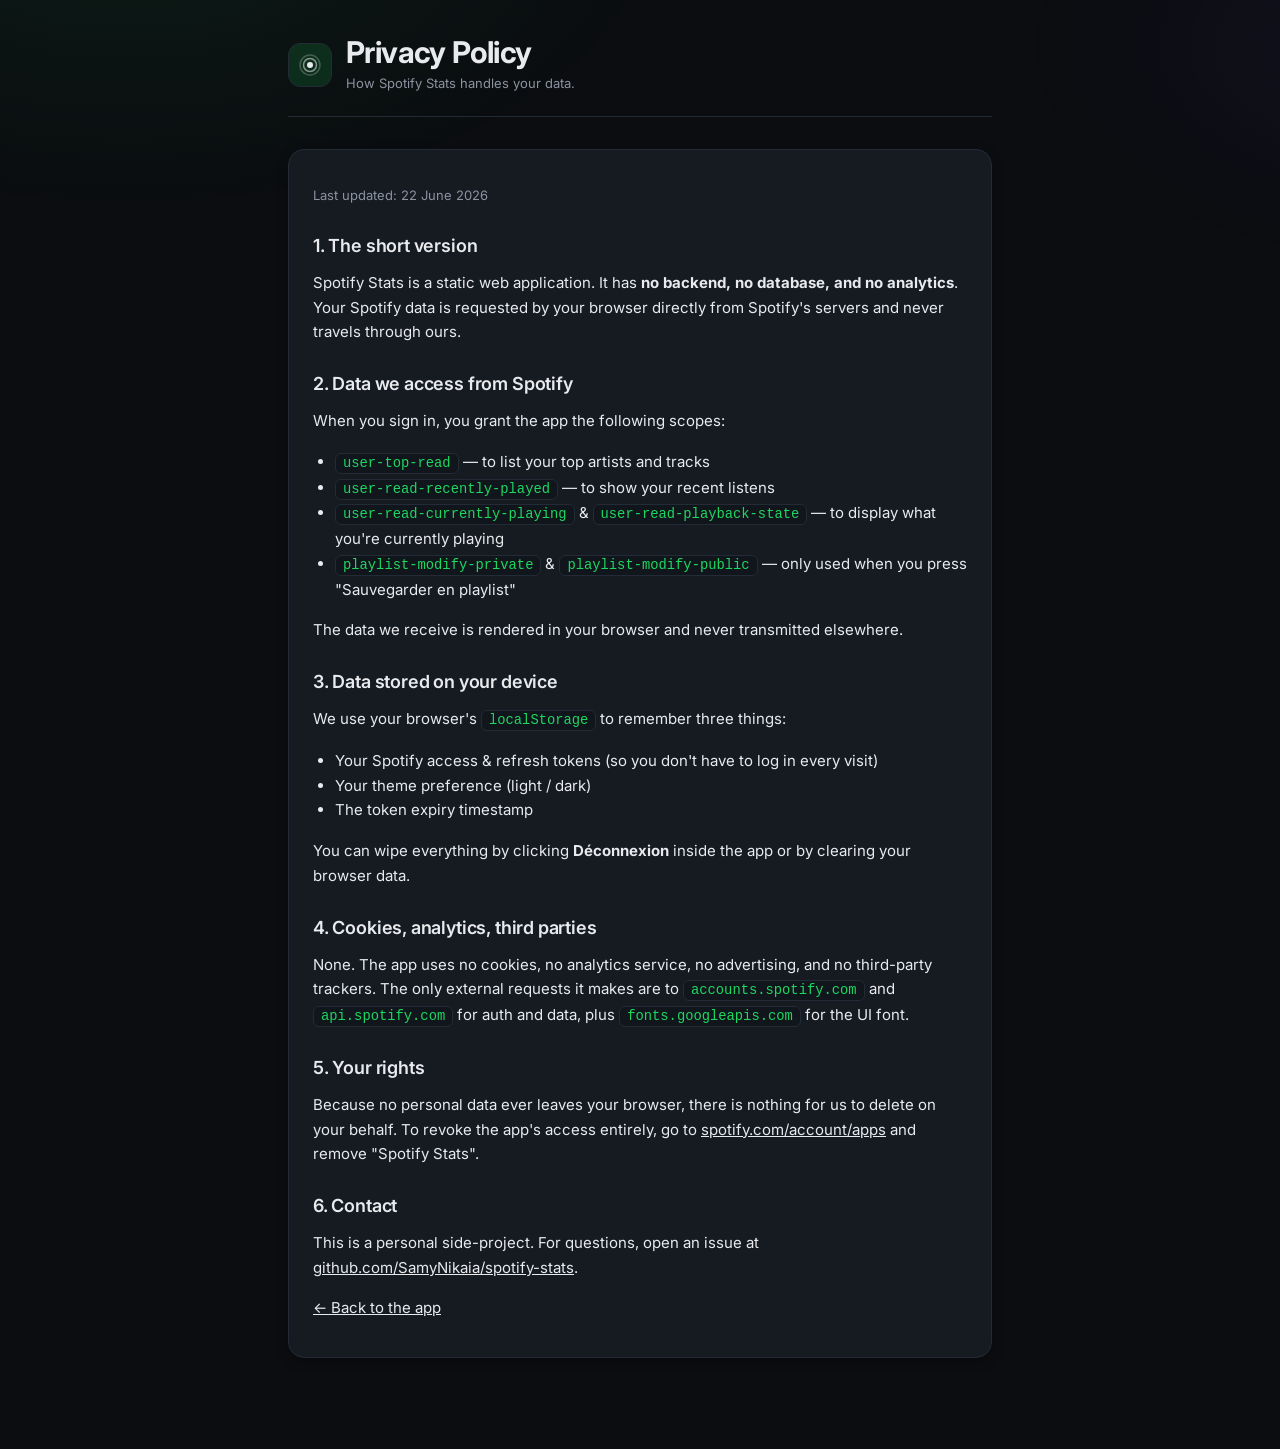
==== privacy.html @ 79e56c6d "docs: privacy policy and terms of service Two standalone HTML pages required for the Spotify Extende" ====
<!doctype html>
<html lang="en" data-theme="dark">
<head>
  <meta charset="utf-8" />
  <meta name="viewport" content="width=device-width, initial-scale=1" />
  <meta name="color-scheme" content="dark light" />
  <title>Privacy Policy — Spotify Stats</title>
  <link rel="preconnect" href="https://fonts.googleapis.com" />
  <link rel="preconnect" href="https://fonts.gstatic.com" crossorigin />
  <link href="https://fonts.googleapis.com/css2?family=Inter:wght@400;500;600;700&display=swap" rel="stylesheet" />
  <link rel="stylesheet" href="styles.css" />
  <style>
    .legal { max-width: 760px; }
    .legal p, .legal li { font-size: 15px; line-height: 1.65; color: var(--fg); }
    .legal h2 { text-transform: none; font-size: 18px; color: var(--fg); letter-spacing: -0.01em; margin-top: 28px; }
    .legal .meta { color: var(--fg-dim); font-size: 13px; }
    .legal ul { padding-left: 22px; }
  </style>
</head>
<body>
  <main class="wrap legal">
    <header class="hero">
      <div class="brand">
        <div class="brand-mark" aria-hidden="true">
          <svg width="24" height="24" viewBox="0 0 24 24" fill="none">
            <circle cx="12" cy="12" r="10" stroke="currentColor" stroke-opacity="0.25" stroke-width="1.5" />
            <circle cx="12" cy="12" r="6.5" stroke="currentColor" stroke-opacity="0.55" stroke-width="1.5" />
            <circle cx="12" cy="12" r="3" fill="currentColor" />
          </svg>
        </div>
        <div class="brand-text">
          <h1>Privacy Policy</h1>
          <p class="sub">How Spotify Stats handles your data.</p>
        </div>
      </div>
    </header>

    <section class="card">
      <p class="meta">Last updated: 22 June 2026</p>

      <h2>1. The short version</h2>
      <p>Spotify Stats is a static web application. It has <strong>no backend, no database, and no analytics</strong>. Your Spotify data is requested by your browser directly from Spotify's servers and never travels through ours.</p>

      <h2>2. Data we access from Spotify</h2>
      <p>When you sign in, you grant the app the following scopes:</p>
      <ul>
        <li><code>user-top-read</code> — to list your top artists and tracks</li>
        <li><code>user-read-recently-played</code> — to show your recent listens</li>
        <li><code>user-read-currently-playing</code> &amp; <code>user-read-playback-state</code> — to display what you're currently playing</li>
        <li><code>playlist-modify-private</code> &amp; <code>playlist-modify-public</code> — only used when you press "Sauvegarder en playlist"</li>
      </ul>
      <p>The data we receive is rendered in your browser and never transmitted elsewhere.</p>

      <h2>3. Data stored on your device</h2>
      <p>We use your browser's <code>localStorage</code> to remember three things:</p>
      <ul>
        <li>Your Spotify access &amp; refresh tokens (so you don't have to log in every visit)</li>
        <li>Your theme preference (light / dark)</li>
        <li>The token expiry timestamp</li>
      </ul>
      <p>You can wipe everything by clicking <strong>Déconnexion</strong> inside the app or by clearing your browser data.</p>

      <h2>4. Cookies, analytics, third parties</h2>
      <p>None. The app uses no cookies, no analytics service, no advertising, and no third-party trackers. The only external requests it makes are to <code>accounts.spotify.com</code> and <code>api.spotify.com</code> for auth and data, plus <code>fonts.googleapis.com</code> for the UI font.</p>

      <h2>5. Your rights</h2>
      <p>Because no personal data ever leaves your browser, there is nothing for us to delete on your behalf. To revoke the app's access entirely, go to <a href="https://www.spotify.com/account/apps/" target="_blank" rel="noopener">spotify.com/account/apps</a> and remove "Spotify Stats".</p>

      <h2>6. Contact</h2>
      <p>This is a personal side-project. For questions, open an issue at <a href="https://github.com/SamyNikaia/spotify-stats/issues" target="_blank" rel="noopener">github.com/SamyNikaia/spotify-stats</a>.</p>

      <p><a href="./">← Back to the app</a></p>
    </section>
  </main>
</body>
</html>
---- styles.css ----
/* ============================================================
   Spotify Stats — Visual system
   Two themes (dark + light) driven by CSS custom properties
   and the [data-theme] attribute on <html>.
   ============================================================ */

:root,
:root[data-theme="dark"] {
  --bg: #0b0d10;
  --bg-elev: #14171c;
  --bg-card: #161b22;
  --bg-row: #11161d;
  --bg-row-hover: #1a2230;
  --border: #232b36;
  --border-strong: #2e3742;
  --fg: #e8eaed;
  --fg-dim: #8a93a0;
  --fg-muted: #5b6573;
  --accent: #1ed760;
  --accent-soft: rgba(30, 215, 96, 0.14);
  --accent-strong: #1bbf52;
  --warn: #ff7a59;
  --shadow: 0 12px 32px rgba(0, 0, 0, 0.4);
  --shadow-soft: 0 4px 12px rgba(0, 0, 0, 0.25);
  --bg-glow-1: radial-gradient(900px 500px at 10% -10%, rgba(30, 215, 96, 0.07) 0%, transparent 60%);
  --bg-glow-2: radial-gradient(700px 400px at 110% 5%, rgba(120, 80, 255, 0.06) 0%, transparent 55%);
}

:root[data-theme="light"] {
  --bg: #f6f7f9;
  --bg-elev: #ffffff;
  --bg-card: #ffffff;
  --bg-row: #f3f5f8;
  --bg-row-hover: #eaeef3;
  --border: #e3e6eb;
  --border-strong: #cbd1da;
  --fg: #11161d;
  --fg-dim: #5a626d;
  --fg-muted: #8b939f;
  --accent: #169e47;
  --accent-soft: rgba(22, 158, 71, 0.12);
  --accent-strong: #128539;
  --warn: #d94e2f;
  --shadow: 0 18px 40px rgba(20, 30, 50, 0.08);
  --shadow-soft: 0 2px 8px rgba(20, 30, 50, 0.05);
  --bg-glow-1: radial-gradient(900px 500px at 10% -10%, rgba(22, 158, 71, 0.07) 0%, transparent 60%);
  --bg-glow-2: radial-gradient(700px 400px at 110% 5%, rgba(120, 80, 255, 0.05) 0%, transparent 55%);
}

/* ============================================================
   Base
   ============================================================ */
* { box-sizing: border-box; }

html, body {
  margin: 0;
  font-family: "Inter", -apple-system, BlinkMacSystemFont, "Segoe UI", system-ui, sans-serif;
  color: var(--fg);
  background: var(--bg);
  min-height: 100vh;
  -webkit-font-smoothing: antialiased;
  text-rendering: optimizeLegibility;
  transition: background-color 0.25s ease, color 0.25s ease;
}

body::before {
  content: "";
  position: fixed;
  inset: 0;
  background: var(--bg-glow-1), var(--bg-glow-2);
  pointer-events: none;
  z-index: 0;
  transition: opacity 0.25s ease;
}

a { color: inherit; }

button {
  font: inherit;
  cursor: pointer;
}

code {
  font-family: ui-monospace, SFMono-Regular, Menlo, "JetBrains Mono", monospace;
  font-size: 0.92em;
  background: var(--bg-row);
  border: 1px solid var(--border);
  padding: 2px 7px;
  border-radius: 6px;
  color: var(--accent);
}

/* ============================================================
   Layout
   ============================================================ */
.wrap {
  position: relative;
  z-index: 1;
  max-width: 1180px;
  margin: 0 auto;
  padding: 36px 28px 80px;
}

@media (max-width: 640px) {
  .wrap { padding: 24px 18px 60px; }
}

/* ============================================================
   Header
   ============================================================ */
.hero {
  display: flex;
  align-items: center;
  justify-content: space-between;
  gap: 18px;
  margin-bottom: 32px;
  padding-bottom: 22px;
  border-bottom: 1px solid var(--border);
}

.brand {
  display: flex;
  align-items: center;
  gap: 14px;
  min-width: 0;
}

.brand-mark {
  width: 44px;
  height: 44px;
  flex-shrink: 0;
  display: grid;
  place-items: center;
  border-radius: 12px;
  background: var(--accent-soft);
  border: 1px solid var(--border);
}

.brand-mark svg { display: block; }

.brand-text { min-width: 0; }

.brand-text h1 {
  font-size: clamp(22px, 3.4vw, 30px);
  letter-spacing: -0.02em;
  font-weight: 700;
  margin: 0;
  line-height: 1.1;
}

.brand-text .sub {
  margin: 4px 0 0;
  font-size: 13px;
  color: var(--fg-dim);
}

.hero-actions {
  display: flex;
  align-items: center;
  gap: 8px;
  flex-shrink: 0;
}

/* ============================================================
   Theme toggle
   ============================================================ */
.icon-btn {
  width: 40px;
  height: 40px;
  display: grid;
  place-items: center;
  border-radius: 10px;
  border: 1px solid var(--border);
  background: var(--bg-elev);
  color: var(--fg-dim);
  transition: background 0.15s ease, color 0.15s ease, border-color 0.15s ease, transform 0.05s ease;
}

.icon-btn:hover {
  color: var(--fg);
  border-color: var(--border-strong);
  background: var(--bg-row-hover);
}

.icon-btn:active { transform: translateY(1px); }

.icon-btn svg {
  width: 18px;
  height: 18px;
  display: block;
}

.theme-toggle .icon-sun { display: none; }
.theme-toggle .icon-moon { display: block; }
:root[data-theme="light"] .theme-toggle .icon-sun { display: block; }
:root[data-theme="light"] .theme-toggle .icon-moon { display: none; }

/* ============================================================
   Cards
   ============================================================ */
.card {
  background: var(--bg-card);
  border: 1px solid var(--border);
  border-radius: 16px;
  padding: 22px 24px;
  box-shadow: var(--shadow-soft);
  margin-bottom: 18px;
}

.card h2 {
  margin: 0 0 14px;
  font-size: 13px;
  font-weight: 600;
  letter-spacing: 0.04em;
  text-transform: uppercase;
  color: var(--fg-dim);
}

.card-head {
  display: flex;
  align-items: center;
  justify-content: space-between;
  gap: 12px;
  margin-bottom: 12px;
}
.card-head h2 { margin: 0; }

button.ghost.small {
  padding: 7px 12px;
  font-size: 12.5px;
  border-radius: 8px;
}

.playlist-status {
  margin: 0 0 12px;
  padding: 10px 12px;
  background: var(--accent-soft);
  border: 1px solid var(--border);
  border-radius: 10px;
  color: var(--fg);
  font-size: 13px;
}
.playlist-status.error {
  background: rgba(255, 122, 89, 0.08);
  border-color: rgba(255, 122, 89, 0.4);
  color: var(--warn);
}
.playlist-status a {
  color: var(--accent);
  font-weight: 600;
  text-decoration: none;
}
.playlist-status a:hover { text-decoration: underline; }

.hidden { display: none !important; }

/* ============================================================
   Forms / buttons
   ============================================================ */
button.primary {
  background: var(--accent);
  color: #08130c;
  border: 1px solid transparent;
  border-radius: 10px;
  padding: 12px 22px;
  font-weight: 600;
  font-size: 14px;
  letter-spacing: 0.01em;
  transition: background 0.15s ease, transform 0.05s ease;
}
button.primary:hover { background: var(--accent-strong); color: #fff; }
button.primary:active { transform: translateY(1px); }

button.ghost {
  background: transparent;
  color: var(--fg-dim);
  border: 1px solid var(--border);
  border-radius: 10px;
  padding: 10px 16px;
  font-size: 13px;
  font-weight: 500;
  transition: background 0.15s ease, color 0.15s ease, border-color 0.15s ease;
}
button.ghost:hover {
  color: var(--fg);
  border-color: var(--border-strong);
  background: var(--bg-row-hover);
}

/* ============================================================
   Tabs
   ============================================================ */
.tabs-row {
  display: flex;
  align-items: center;
  justify-content: space-between;
  gap: 12px;
  flex-wrap: wrap;
  margin: 6px 0 20px;
}

.tabs {
  display: inline-flex;
  background: var(--bg-elev);
  border: 1px solid var(--border);
  padding: 4px;
  border-radius: 12px;
}

.tab {
  background: transparent;
  color: var(--fg-dim);
  padding: 9px 18px;
  border: 1px solid transparent;
  border-radius: 9px;
  font-weight: 500;
  font-size: 13.5px;
  transition: background 0.15s ease, color 0.15s ease;
}
.tab:hover { color: var(--fg); }
.tab.active {
  background: var(--accent);
  color: #08130c;
}

/* ============================================================
   Columns
   ============================================================ */
.cols {
  display: grid;
  grid-template-columns: repeat(auto-fit, minmax(340px, 1fr));
  gap: 18px;
}

/* ============================================================
   List rows
   ============================================================ */
.list {
  list-style: none;
  padding: 0;
  margin: 0;
  display: flex;
  flex-direction: column;
  gap: 8px;
}

.row {
  display: flex;
  align-items: center;
  gap: 12px;
  padding: 10px 12px;
  border-radius: 12px;
  background: var(--bg-row);
  border: 1px solid transparent;
  transition: border-color 0.15s ease, background 0.15s ease, transform 0.08s ease;
}
.row:hover {
  border-color: var(--border-strong);
  background: var(--bg-row-hover);
}

.row .rank {
  width: 28px;
  flex-shrink: 0;
  text-align: right;
  color: var(--fg-muted);
  font-variant-numeric: tabular-nums;
  font-size: 13px;
  font-weight: 500;
}

.row img {
  width: 46px;
  height: 46px;
  border-radius: 8px;
  object-fit: cover;
  background: var(--bg-row-hover);
  flex-shrink: 0;
}

.row .meta {
  min-width: 0;
  flex: 1;
}
.row .title {
  font-weight: 600;
  font-size: 14px;
  white-space: nowrap;
  overflow: hidden;
  text-overflow: ellipsis;
}
.row .artist {
  color: var(--fg-dim);
  font-size: 13px;
  white-space: nowrap;
  overflow: hidden;
  text-overflow: ellipsis;
  margin-top: 1px;
}

.row a { text-decoration: none; color: inherit; }
.row a:hover .title { color: var(--accent); }

/* ============================================================
   Footer
   ============================================================ */
.foot {
  margin-top: 26px;
  display: flex;
  justify-content: space-between;
  align-items: center;
  gap: 12px;
  color: var(--fg-dim);
  font-size: 13px;
}

.user-tag {
  display: inline-flex;
  align-items: center;
  gap: 8px;
  padding: 6px 12px;
  background: var(--bg-elev);
  border: 1px solid var(--border);
  border-radius: 999px;
  font-size: 12.5px;
}
.user-tag::before {
  content: "";
  width: 7px;
  height: 7px;
  border-radius: 50%;
  background: var(--accent);
  box-shadow: 0 0 8px var(--accent);
}

/* ============================================================
   Error
   ============================================================ */
.error {
  margin-top: 20px;
  padding: 14px 16px;
  background: rgba(255, 122, 89, 0.08);
  border: 1px solid rgba(255, 122, 89, 0.4);
  border-radius: 12px;
  color: var(--warn);
  font-size: 13.5px;
}

/* ============================================================
   Skeleton loader
   ============================================================ */
.skeleton {
  height: 66px;
  border-radius: 12px;
  background: linear-gradient(90deg, var(--bg-row) 0%, var(--bg-row-hover) 50%, var(--bg-row) 100%);
  background-size: 200% 100%;
  animation: shimmer 1.4s infinite linear;
}
@keyframes shimmer {
  0% { background-position: 200% 0; }
  100% { background-position: -200% 0; }
}

/* ============================================================
   Now playing widget
   ============================================================ */
.now-playing {
  display: flex;
  gap: 16px;
  align-items: center;
  padding: 14px 16px;
  margin: 0 0 18px;
  border: 1px solid var(--border);
  border-radius: 16px;
  background: linear-gradient(135deg, var(--accent-soft), transparent 65%), var(--bg-card);
  box-shadow: var(--shadow-soft);
}

.now-playing .np-art {
  width: 64px;
  height: 64px;
  flex-shrink: 0;
  border-radius: 10px;
  background-size: cover;
  background-position: center;
  background-color: var(--bg-row);
}

.now-playing .np-meta {
  flex: 1;
  min-width: 0;
}

.np-label {
  display: flex;
  align-items: center;
  gap: 8px;
  font-size: 11.5px;
  font-weight: 600;
  letter-spacing: 0.06em;
  text-transform: uppercase;
  color: var(--accent);
  margin-bottom: 4px;
}

.np-title {
  font-weight: 600;
  font-size: 15px;
  white-space: nowrap;
  overflow: hidden;
  text-overflow: ellipsis;
}

.np-artist {
  color: var(--fg-dim);
  font-size: 13px;
  white-space: nowrap;
  overflow: hidden;
  text-overflow: ellipsis;
  margin-top: 1px;
}

.np-progress {
  margin-top: 10px;
  height: 4px;
  border-radius: 2px;
  background: var(--bg-row);
  overflow: hidden;
}
.np-progress > span {
  display: block;
  height: 100%;
  background: linear-gradient(90deg, var(--accent), var(--accent-strong));
  border-radius: 2px;
  transition: width 0.6s linear;
}

.np-bars {
  display: inline-flex;
  align-items: flex-end;
  gap: 2px;
  height: 12px;
}
.np-bars i {
  display: block;
  width: 3px;
  background: var(--accent);
  border-radius: 1px;
  animation: np-pulse 1s ease-in-out infinite;
}
.np-bars i:nth-child(1) { height: 60%; animation-delay: 0s; }
.np-bars i:nth-child(2) { height: 100%; animation-delay: 0.18s; }
.np-bars i:nth-child(3) { height: 40%; animation-delay: 0.36s; }
@keyframes np-pulse {
  0%, 100% { transform: scaleY(0.4); }
  50% { transform: scaleY(1); }
}

/* ============================================================
   Recently played
   ============================================================ */
.recents {
  max-height: 460px;
  overflow-y: auto;
  padding-right: 4px;
}
.recents::-webkit-scrollbar { width: 8px; }
.recents::-webkit-scrollbar-thumb {
  background: var(--border-strong);
  border-radius: 4px;
}

.row .when {
  margin-left: auto;
  color: var(--fg-muted);
  font-size: 12px;
  white-space: nowrap;
  padding-left: 8px;
}

/* ============================================================
   Genre list (ranked horizontal bars)
   ============================================================ */
.genre-list {
  list-style: none;
  padding: 0;
  margin: 0;
  display: grid;
  grid-template-columns: repeat(auto-fit, minmax(280px, 1fr));
  gap: 10px 22px;
}

.genre {
  display: grid;
  grid-template-columns: 1fr auto;
  align-items: center;
  gap: 8px;
  padding: 6px 4px;
}

.genre-head {
  display: flex;
  align-items: center;
  gap: 10px;
  font-size: 13.5px;
  font-weight: 500;
}

.genre-head .rank {
  color: var(--fg-muted);
  font-variant-numeric: tabular-nums;
  width: 22px;
  text-align: right;
}

.genre-count {
  color: var(--fg-dim);
  font-variant-numeric: tabular-nums;
  font-size: 12.5px;
}

.genre-bar {
  grid-column: 1 / -1;
  height: 6px;
  border-radius: 3px;
  background: var(--bg-row);
  overflow: hidden;
}
.genre-bar > span {
  display: block;
  height: 100%;
  background: linear-gradient(90deg, var(--accent), var(--accent-strong));
  border-radius: 3px;
  transition: width 0.4s cubic-bezier(0.22, 0.61, 0.36, 1);
}

/* ============================================================
   Page footer
   ============================================================ */
.page-foot {
  margin-top: 48px;
  padding-top: 22px;
  border-top: 1px solid var(--border);
  display: flex;
  justify-content: space-between;
  align-items: center;
  gap: 14px;
  color: var(--fg-muted);
  font-size: 12.5px;
  flex-wrap: wrap;
}
.page-foot nav { display: inline-flex; gap: 18px; }
.page-foot a {
  color: var(--fg-dim);
  text-decoration: none;
  transition: color 0.15s ease;
}
.page-foot a:hover { color: var(--fg); }

/* ============================================================
   Fade-in for content
   ============================================================ */
.fade-in {
  animation: fade-in 0.35s ease both;
}
@keyframes fade-in {
  from { opacity: 0; transform: translateY(4px); }
  to { opacity: 1; transform: translateY(0); }
}
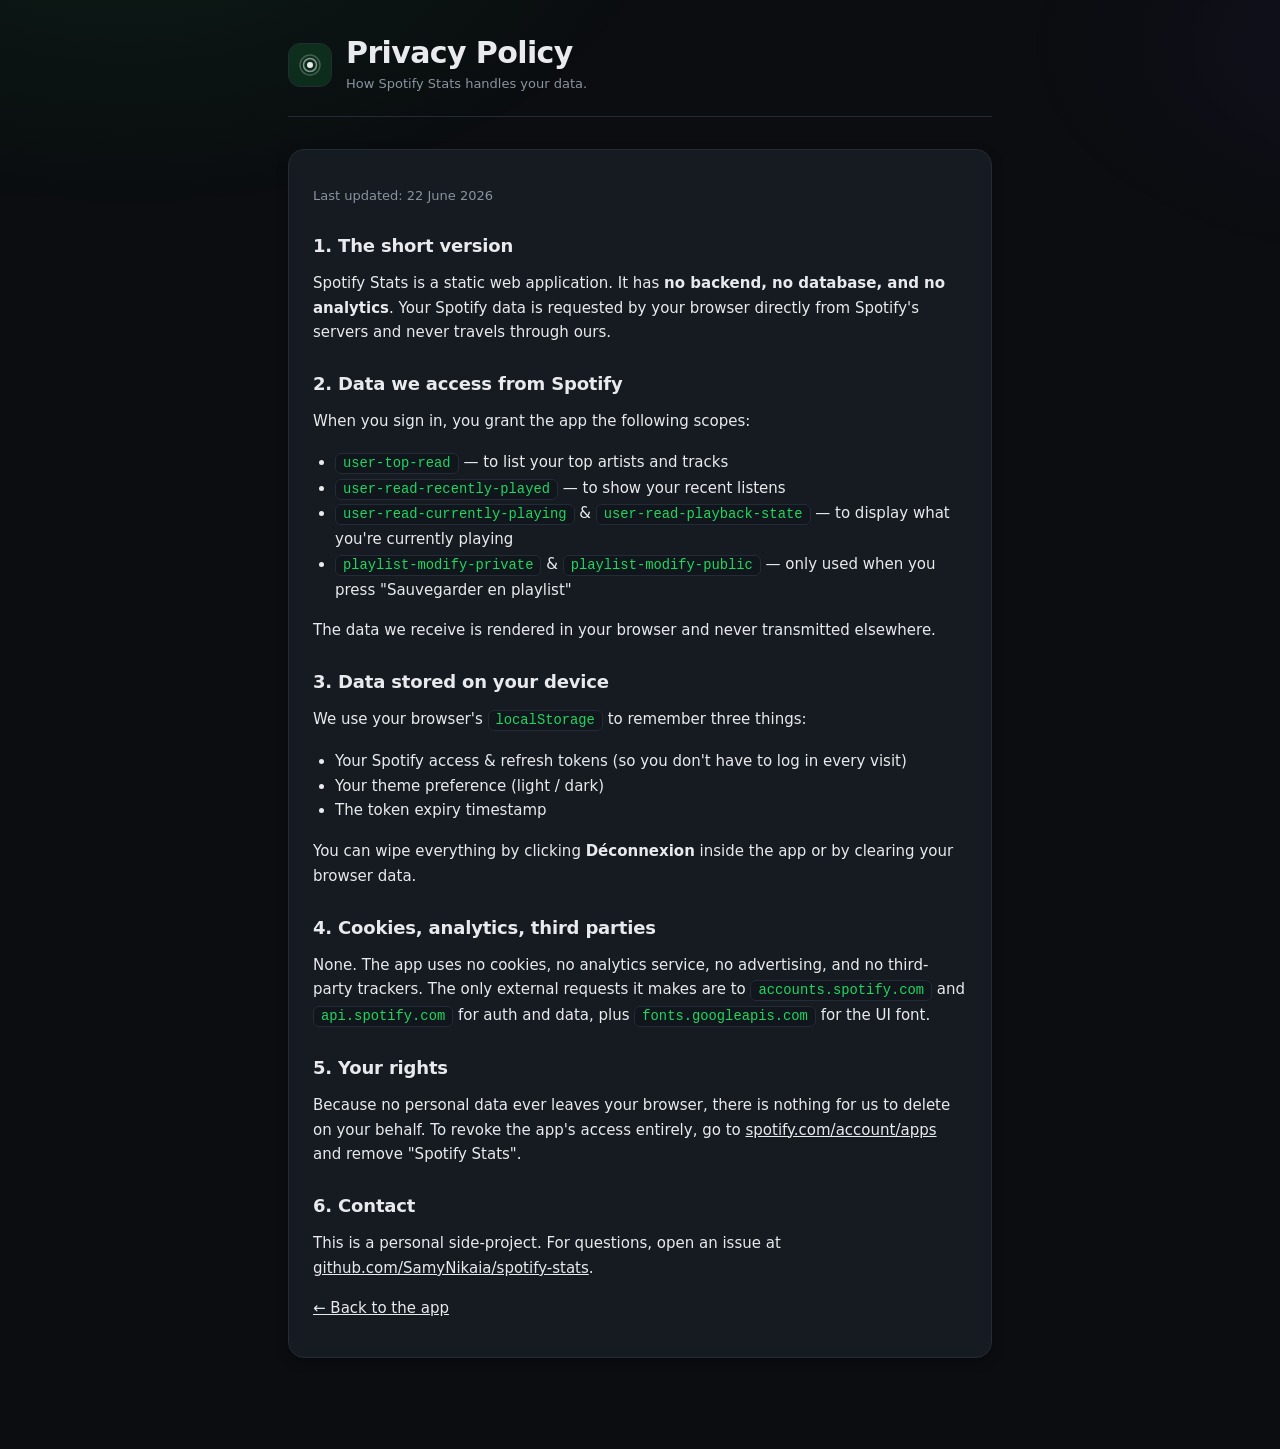
==== commit 7760e069: "chore: hardening sécurité + commentaires FR + tops condensés Sécu : - Strict mode partout (app.js, c" ====
--- a/privacy.html
+++ b/privacy.html
@@ -4,6 +4,8 @@
   <meta charset="utf-8" />
   <meta name="viewport" content="width=device-width, initial-scale=1" />
   <meta name="color-scheme" content="dark light" />
+  <meta name="referrer" content="strict-origin-when-cross-origin" />
+  <meta http-equiv="Content-Security-Policy" content="default-src 'self'; script-src 'self'; style-src 'self' 'unsafe-inline' https://fonts.googleapis.com; font-src 'self' https://fonts.gstatic.com; img-src 'self' data:; connect-src 'self'; base-uri 'self'" />
   <title>Privacy Policy — Spotify Stats</title>
   <link rel="preconnect" href="https://fonts.googleapis.com" />
   <link rel="preconnect" href="https://fonts.gstatic.com" crossorigin />
--- a/styles.css
+++ b/styles.css
@@ -1,7 +1,7 @@
 /* ============================================================
-   Spotify Stats — Visual system
-   Two themes (dark + light) driven by CSS custom properties
-   and the [data-theme] attribute on <html>.
+   Spotify Stats — Système visuel
+   Deux thèmes (dark + light) pilotés par des CSS custom properties
+   et l'attribut [data-theme] sur <html>.
    ============================================================ */
 
 :root,
@@ -50,6 +50,7 @@
 /* ============================================================
    Base
    ============================================================ */
+/* Reset minimal + body avec halo de gradient. */
 * { box-sizing: border-box; }
 
 html, body {
@@ -333,8 +334,20 @@
 }
 
 /* ============================================================
-   List rows
-   ============================================================ */
+   Lignes des listes (artistes / titres / récents)
+   ============================================================ */
+/* En mode condensé, seules les 10 premières lignes sont visibles.
+   Le bouton .list-expand toggle cette classe. */
+.list.condensed > .row:nth-child(n+11) {
+  display: none;
+}
+
+.list-expand {
+  display: block;
+  margin: 14px auto 0;
+  min-width: 160px;
+}
+
 .list {
   list-style: none;
   padding: 0;
